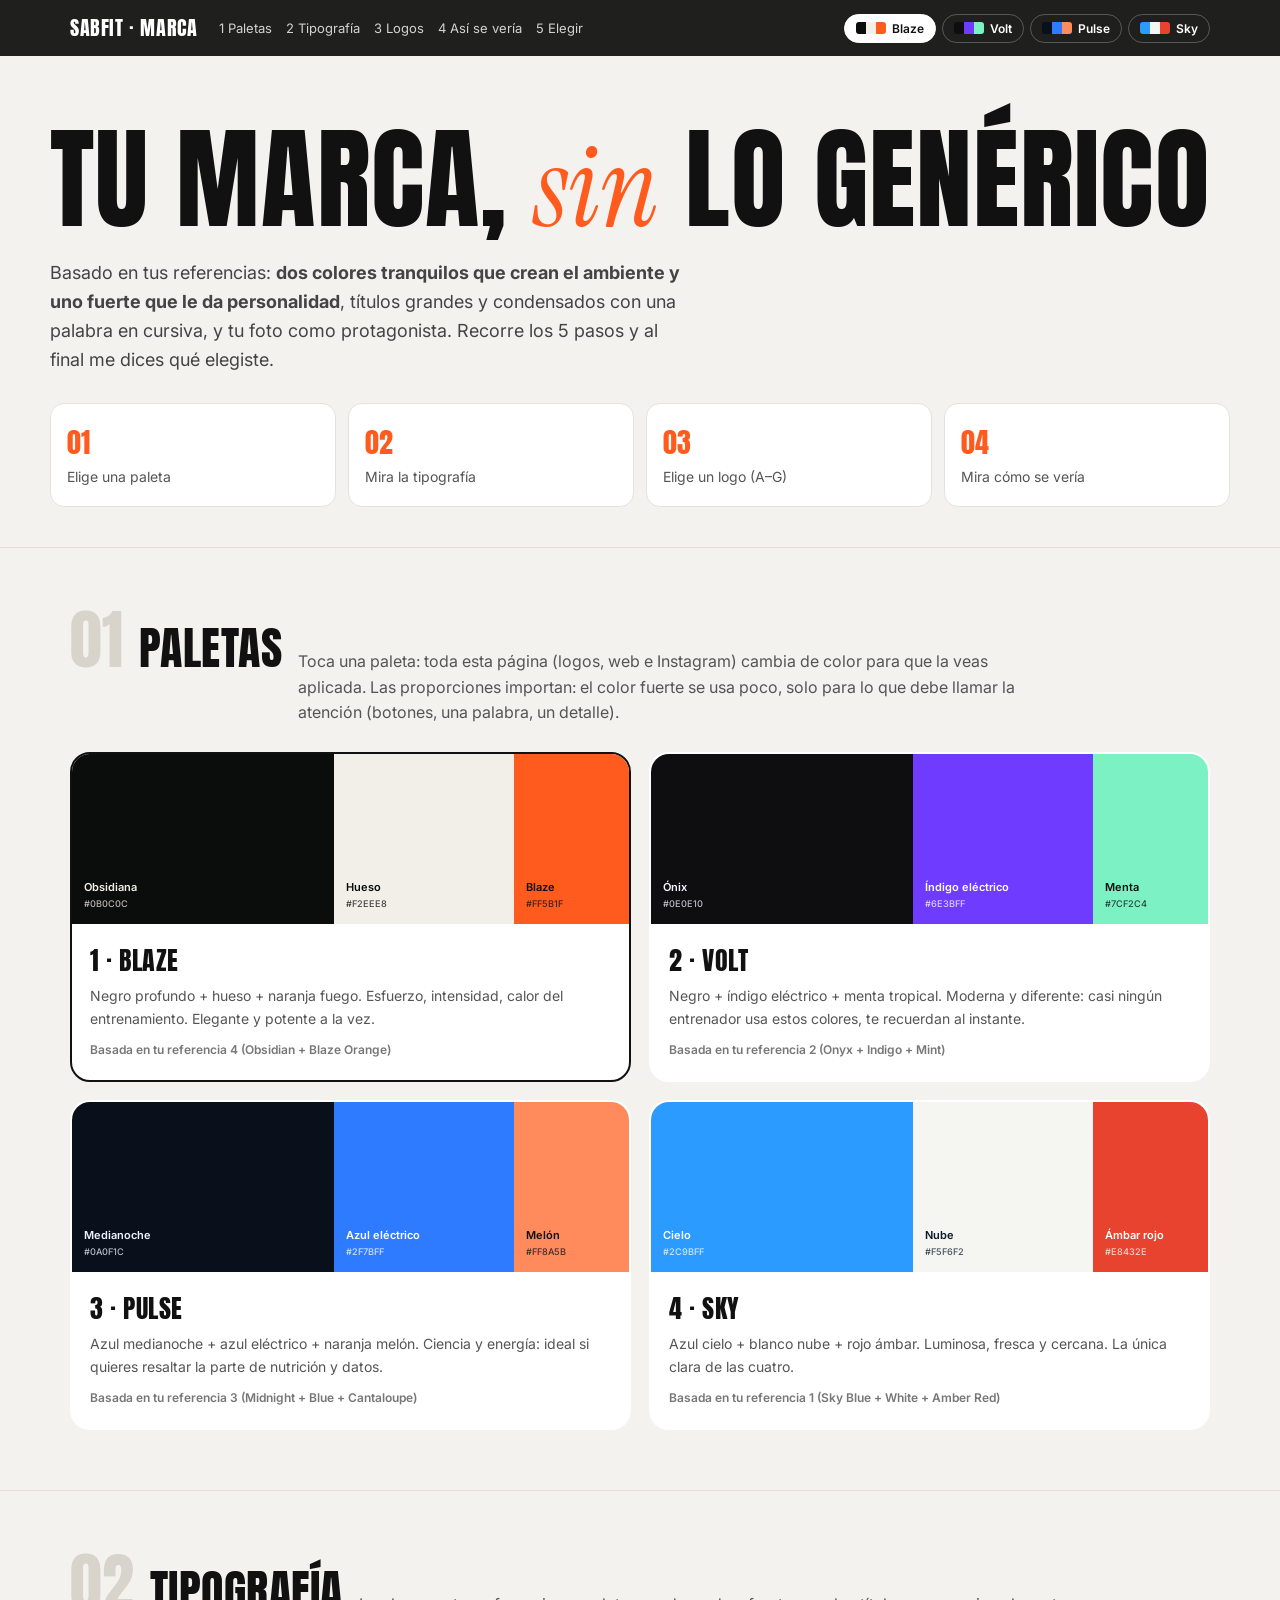
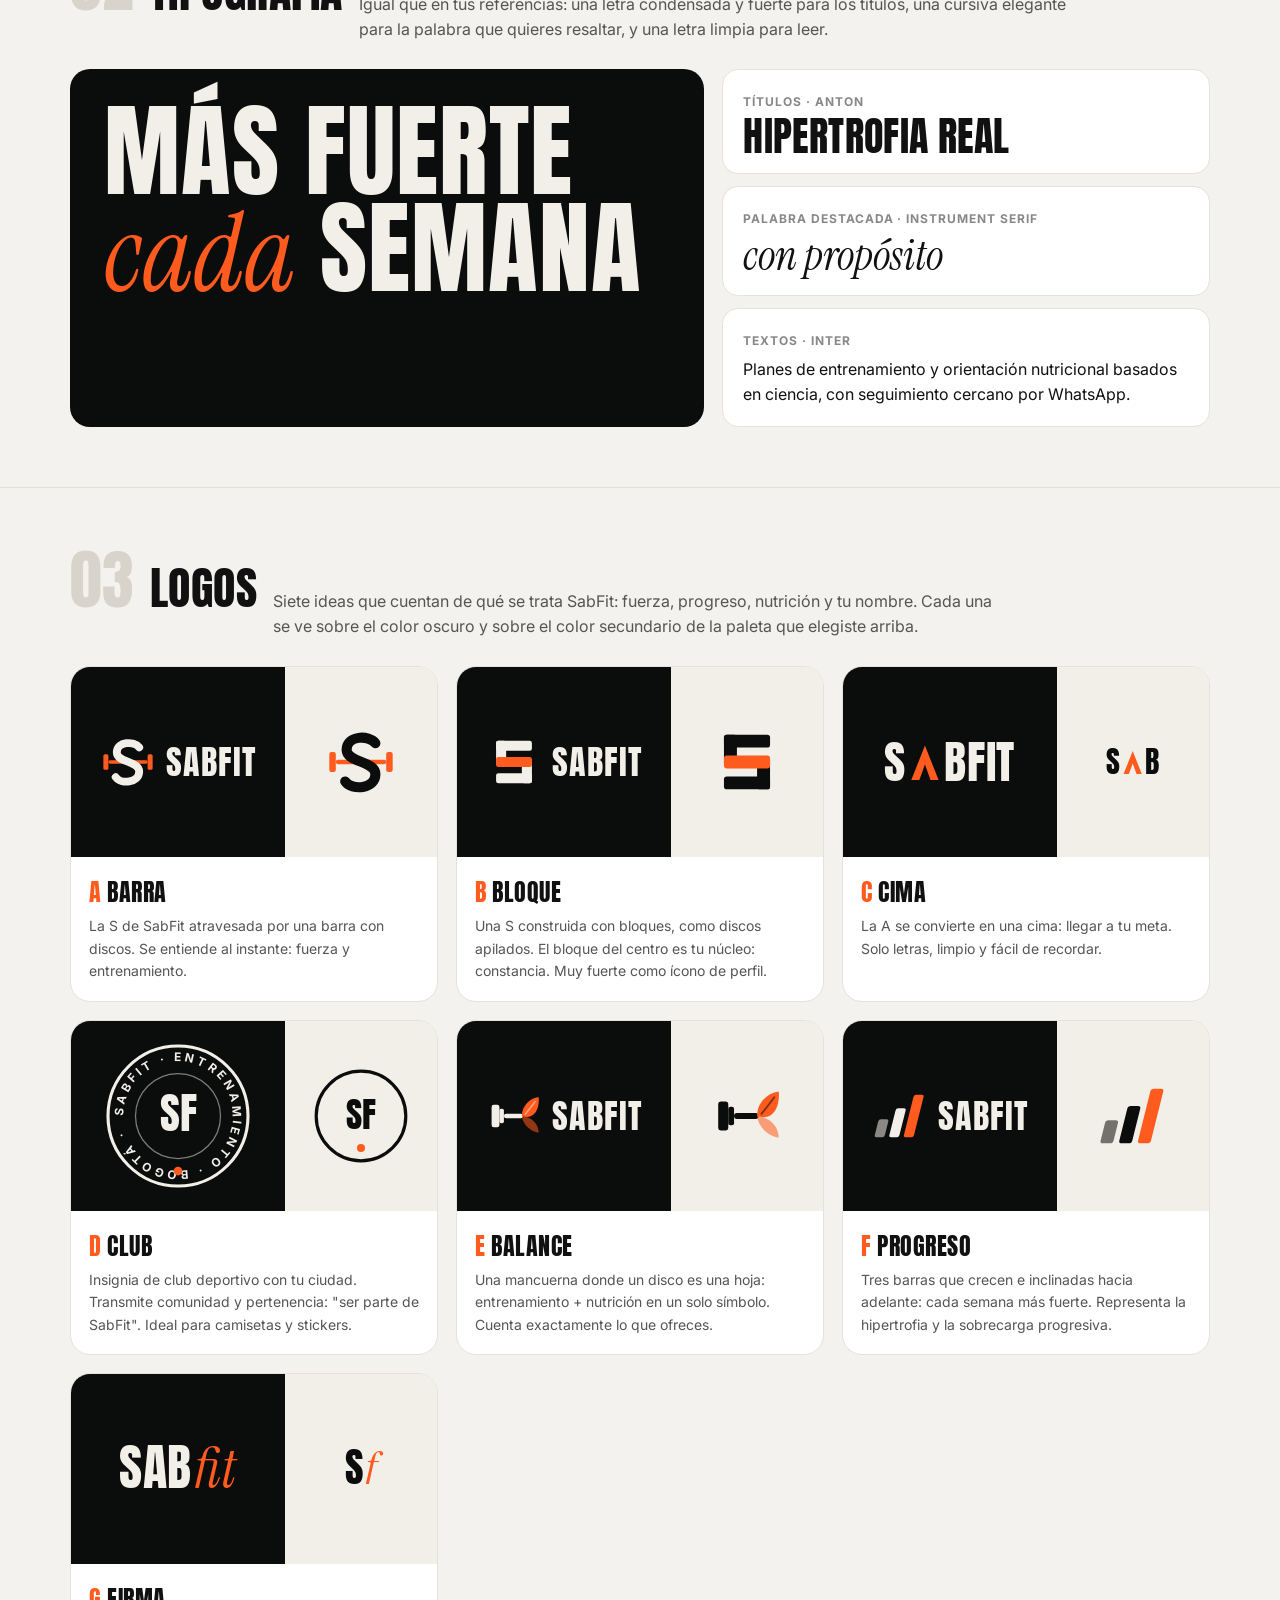
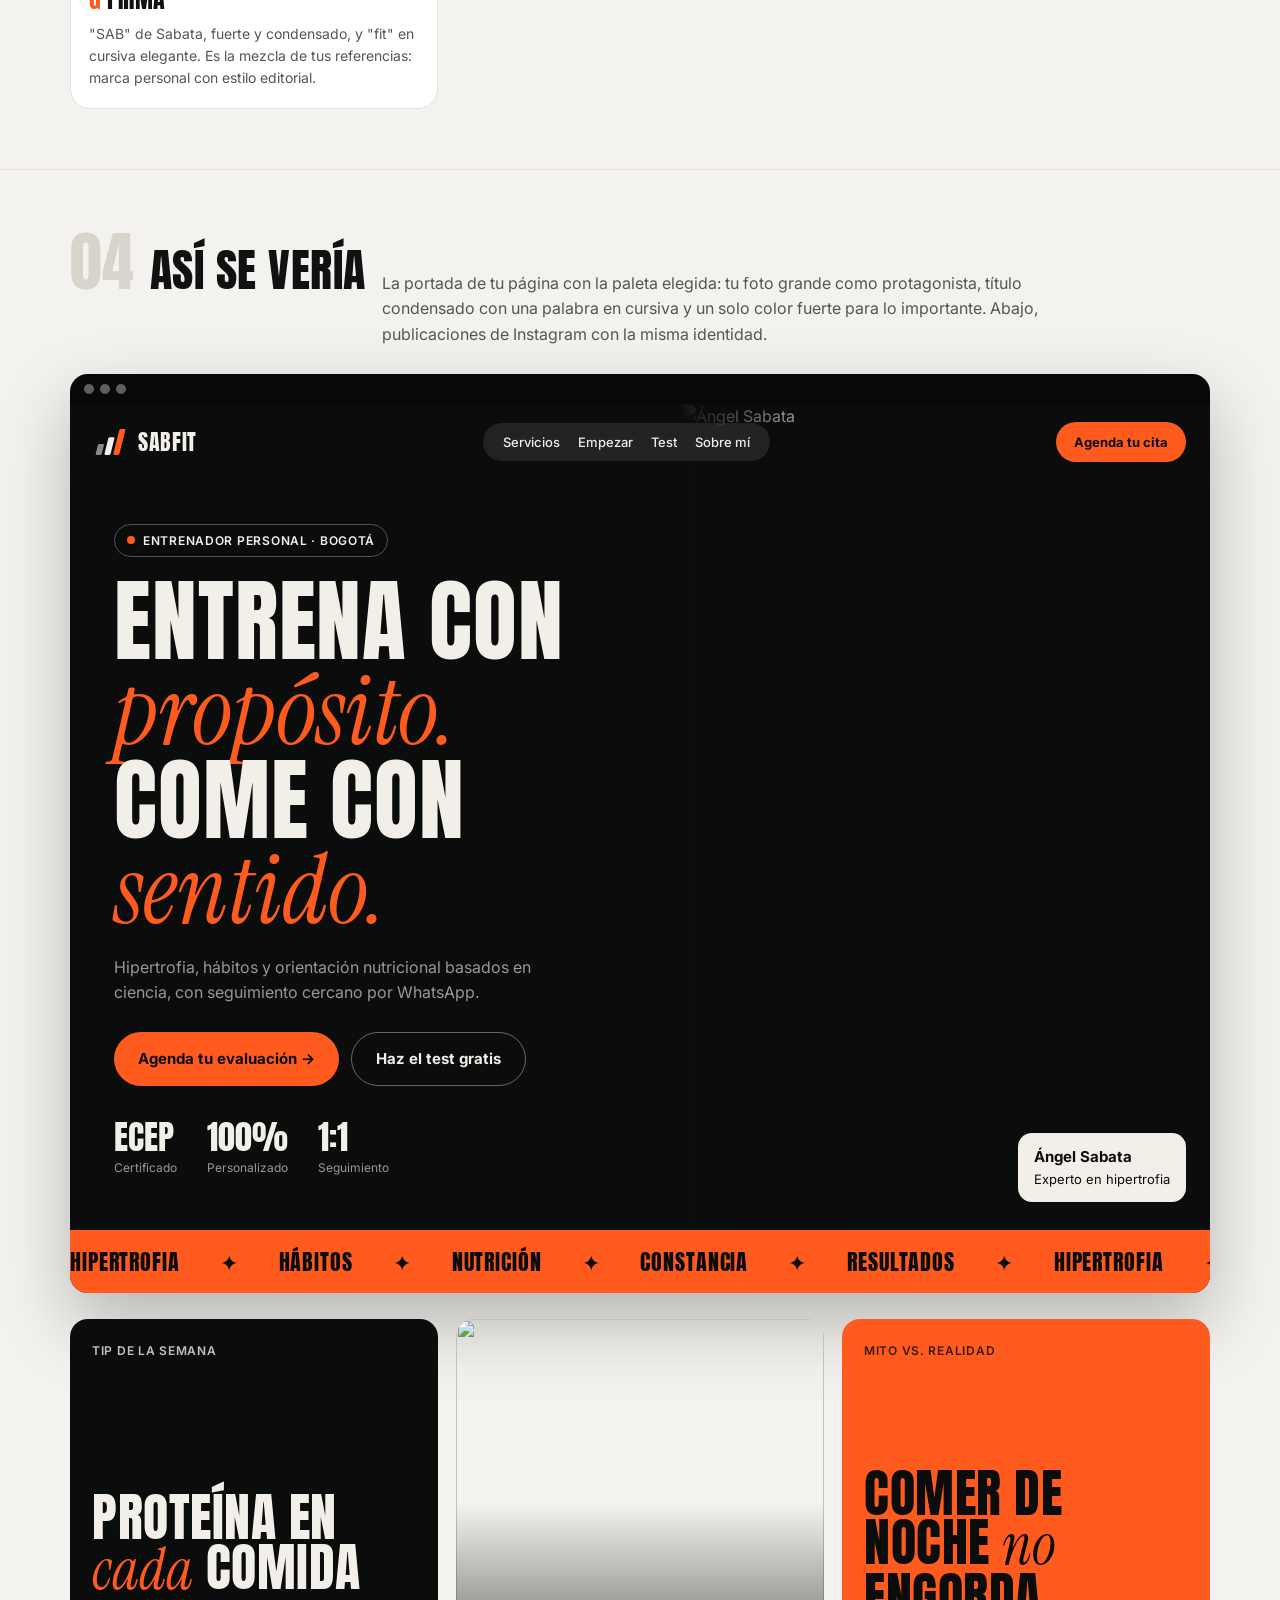
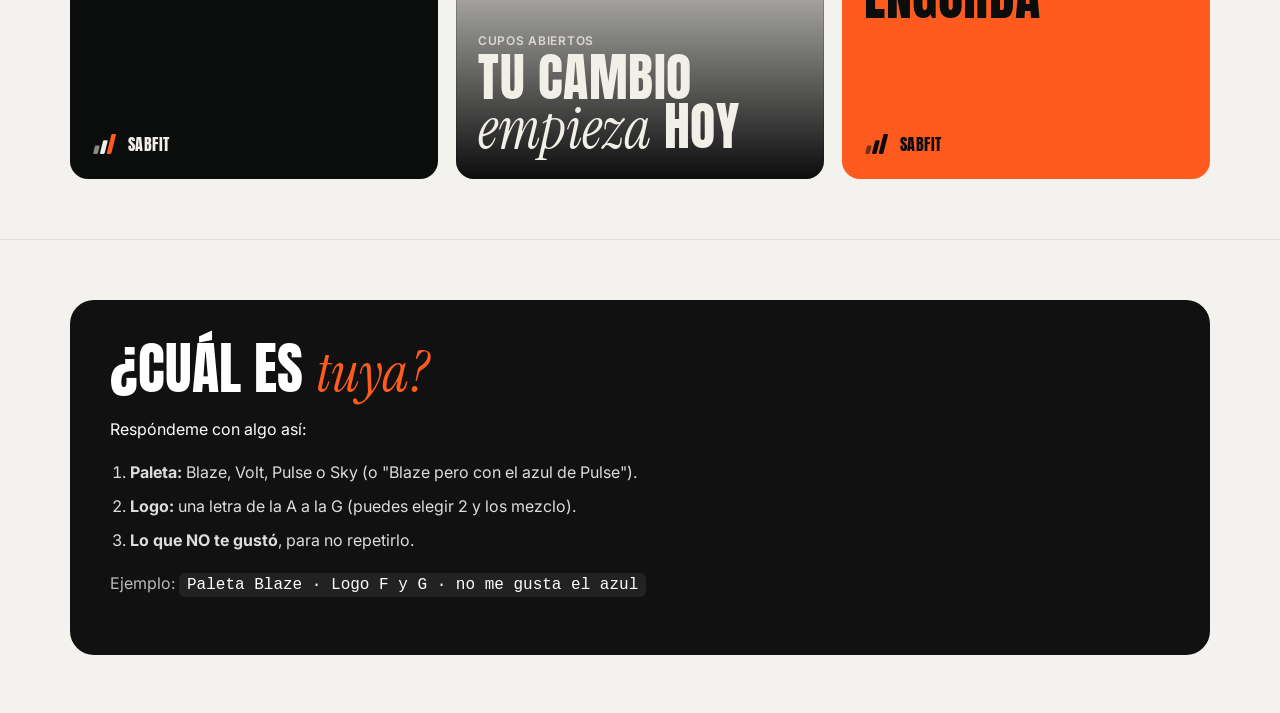
==== design/marca.html @ f21133fa "Tablero de marca: paletas, tipografía, 7 logos y aplicación en web e Instagram Co-Authored-By: Claud" ====
<!DOCTYPE html>
<html lang="es">
<head>
<meta charset="UTF-8">
<meta name="viewport" content="width=device-width, initial-scale=1.0">
<title>SabFit · Propuesta de marca</title>
<link rel="preconnect" href="https://fonts.googleapis.com">
<link rel="preconnect" href="https://fonts.gstatic.com" crossorigin>
<link href="https://fonts.googleapis.com/css2?family=Anton&family=Instrument+Serif:ital@0;1&family=Inter:wght@400;500;600;700&display=swap" rel="stylesheet">
<style>
/* Cada paleta = 2 colores tranquilos (bg, mid) + 1 color fuerte (loud) */
:root, [data-pal="blaze"] {
  --bg: #0b0c0c; --ink: #f2eee8; --mid: #f2eee8; --mid-ink: #0b0c0c;
  --loud: #ff5b1f; --on-loud: #0b0c0c; --soft: rgba(242, 238, 232, .62);
}
[data-pal="volt"] {
  --bg: #0e0e10; --ink: #f4f3ff; --mid: #6e3bff; --mid-ink: #ffffff;
  --loud: #7cf2c4; --on-loud: #0e0e10; --soft: rgba(244, 243, 255, .62);
}
[data-pal="pulse"] {
  --bg: #0a0f1c; --ink: #eef3ff; --mid: #2f7bff; --mid-ink: #ffffff;
  --loud: #ff8a5b; --on-loud: #0a0f1c; --soft: rgba(238, 243, 255, .62);
}
[data-pal="sky"] {
  --bg: #2c9bff; --ink: #ffffff; --mid: #f5f6f2; --mid-ink: #0b1b2b;
  --loud: #e8432e; --on-loud: #ffffff; --soft: rgba(255, 255, 255, .78);
  --em: #0b1b2b;
}

* { box-sizing: border-box; }
html { scroll-behavior: smooth; scroll-padding-top: 90px; }
body { margin: 0; font: 400 16px/1.6 Inter, system-ui, sans-serif; color: #111; background: #f4f2ee; }
img { max-width: 100%; display: block; }
.wrap { max-width: 1180px; margin: 0 auto; padding: 0 20px; }
.display { font-family: Anton, Impact, sans-serif; text-transform: uppercase; letter-spacing: .01em; line-height: .95; font-weight: 400; }
.serif { font-family: "Instrument Serif", Georgia, serif; font-style: italic; text-transform: none; letter-spacing: 0; font-weight: 400; }

/* Barra superior: índice + selector de paleta */
.topbar { position: sticky; top: 0; z-index: 50; background: rgba(17, 17, 17, .94); color: #fff; backdrop-filter: blur(10px); }
.topbar .wrap { display: flex; flex-wrap: wrap; align-items: center; gap: 10px 22px; padding-top: 12px; padding-bottom: 12px; }
.topbar__brand { font-family: Anton, sans-serif; font-size: 20px; letter-spacing: .03em; }
.topbar nav { display: flex; gap: 14px; flex-wrap: wrap; font-size: 13px; opacity: .8; }
.topbar nav a { color: inherit; text-decoration: none; }
.topbar nav a:hover { opacity: 1; text-decoration: underline; }
.pals { display: flex; gap: 6px; margin-left: auto; flex-wrap: wrap; }
.pals button { display: inline-flex; align-items: center; gap: 6px; padding: 6px 11px; border-radius: 999px; border: 1.5px solid rgba(255,255,255,.25); background: none; color: #fff; font: 600 12px Inter, sans-serif; cursor: pointer; }
.pals button[aria-pressed="true"] { background: #fff; color: #111; border-color: #fff; }
.pals i { display: inline-flex; width: 30px; height: 12px; border-radius: 3px; overflow: hidden; }
.pals i b { flex: 1; }

/* Intro */
.intro { padding: 70px 0 40px; }
.intro h1 { font-size: clamp(48px, 9vw, 112px); margin: 0 0 12px; color: #111; }
.intro h1 .serif { color: #ff5b1f; }
.intro p { max-width: 640px; font-size: 18px; color: #444; }
.steps { display: grid; grid-template-columns: repeat(4, 1fr); gap: 12px; margin-top: 28px; }
.steps a { display: block; padding: 16px; border-radius: 14px; background: #fff; text-decoration: none; color: #111; border: 1px solid #e6e2db; }
.steps a b { display: block; font-family: Anton, sans-serif; font-size: 28px; font-weight: 400; color: #ff5b1f; }
.steps a span { font-size: 14px; color: #555; }

section.block { padding: 60px 0; border-top: 1px solid #e3dfd8; }
.block__head { display: flex; align-items: baseline; gap: 16px; margin-bottom: 26px; flex-wrap: wrap; }
.block__num { font-family: Anton, sans-serif; font-size: 64px; line-height: 1; color: #d8d3cb; }
.block__head h2 { font-family: Anton, sans-serif; font-weight: 400; text-transform: uppercase; font-size: clamp(30px, 4.5vw, 46px); margin: 0; letter-spacing: .01em; }
.block__head p { flex-basis: 100%; margin: 4px 0 0; color: #555; max-width: 720px; }

/* 1 · Paletas */
.palgrid { display: grid; grid-template-columns: repeat(2, 1fr); gap: 18px; }
.pal { border-radius: 20px; overflow: hidden; background: #fff; border: 2px solid transparent; cursor: pointer; transition: transform .2s, border-color .2s; text-align: left; padding: 0; font: inherit; color: inherit; }
.pal:hover { transform: translateY(-3px); }
.pal[aria-pressed="true"] { border-color: #111; }
.pal__sw { display: grid; grid-template-columns: 1.6fr 1.1fr .7fr; height: 170px; }
.pal__sw div { padding: 12px; display: flex; flex-direction: column; justify-content: flex-end; font-size: 11px; font-weight: 600; }
.pal__sw small { display: block; opacity: .75; font-weight: 500; }
.pal__body { padding: 16px 18px 18px; }
.pal__body h3 { margin: 0; font-family: Anton, sans-serif; font-weight: 400; font-size: 26px; text-transform: uppercase; letter-spacing: .02em; }
.pal__body p { margin: 4px 0 0; color: #555; font-size: 14px; }
.pal__ref { display: inline-block; margin-top: 10px; font-size: 12px; font-weight: 600; color: #777; }

/* 2 · Tipografía */
.type { display: grid; grid-template-columns: 1.3fr 1fr; gap: 18px; }
.type__card { background: var(--bg); color: var(--ink); border-radius: 20px; padding: 34px; }
.type__card .display { font-size: clamp(54px, 8vw, 104px); }
.type__card .display .serif { color: var(--em, var(--loud)); font-size: 1.05em; }
.type__list { display: grid; gap: 12px; }
.type__row { background: #fff; border-radius: 16px; padding: 18px 20px; border: 1px solid #e6e2db; }
.type__row b { font-size: 12px; text-transform: uppercase; letter-spacing: .08em; color: #888; }
.type__row div { margin-top: 4px; }

/* 3 · Logos */
.logos { display: grid; grid-template-columns: repeat(auto-fill, minmax(330px, 1fr)); gap: 18px; }
.logo-card { background: #fff; border-radius: 20px; overflow: hidden; border: 1px solid #e6e2db; }
.logo-card__stage { display: grid; grid-template-columns: 1.4fr 1fr; height: 190px; }
.logo-card__dark { background: var(--bg); color: var(--ink); display: grid; place-items: center; padding: 16px; }
.logo-card__light { background: var(--mid); color: var(--mid-ink); display: grid; place-items: center; padding: 16px; }
.logo-card__body { padding: 16px 18px 18px; }
.logo-card__body h3 { margin: 0; font-family: Anton, sans-serif; font-weight: 400; font-size: 24px; text-transform: uppercase; letter-spacing: .02em; }
.logo-card__body h3 span { color: #ff5b1f; margin-right: 6px; }
.logo-card__body p { margin: 4px 0 0; font-size: 14px; color: #555; }
.lockup { display: flex; align-items: center; gap: 10px; }
.lockup svg { width: 56px; height: 56px; flex-shrink: 0; }
.lockup .word { font-family: Anton, sans-serif; font-size: 34px; letter-spacing: .03em; line-height: 1; }
.icon-only svg { width: 72px; height: 72px; }
.acc { color: var(--loud); }
.fill-acc { fill: var(--loud); }
.stroke-acc { stroke: var(--loud); }
.wm-cima { display: flex; align-items: flex-end; font-family: Anton, sans-serif; font-size: 46px; line-height: .8; letter-spacing: .02em; }
.wm-cima svg { width: .78em; height: .8em; margin: 0 .02em; }
.wm-firma { font-size: 50px; line-height: 1; display: flex; align-items: baseline; }
.wm-firma .display { font-size: 1em; }
.wm-firma .serif { font-size: 1.12em; color: var(--em, var(--loud)); margin-left: .04em; }
.wm-small { font-size: 30px !important; }

/* 4 · Así se vería */
.mock { border-radius: 18px; overflow: hidden; box-shadow: 0 30px 70px rgba(0,0,0,.25); background: var(--bg); color: var(--ink); }
.mock__bar { display: flex; gap: 6px; padding: 10px 14px; background: rgba(0,0,0,.35); }
.mock__bar i { width: 10px; height: 10px; border-radius: 50%; background: rgba(255,255,255,.35); }
.hero { position: relative; min-height: 600px; display: grid; grid-template-columns: 1.15fr 1fr; overflow: hidden; }
.hero__nav { position: absolute; z-index: 3; top: 18px; left: 24px; right: 24px; display: flex; align-items: center; justify-content: space-between; gap: 12px; }
.hero__nav .lockup svg { width: 34px; height: 34px; }
.hero__nav .lockup .word { font-size: 22px; }
.hero__links { display: flex; gap: 18px; padding: 9px 20px; border-radius: 999px; background: color-mix(in srgb, var(--ink) 10%, transparent); font-size: 13px; font-weight: 500; backdrop-filter: blur(8px); }
.hero__cta { padding: 10px 18px; border-radius: 999px; background: var(--loud); color: var(--on-loud); font-size: 13px; font-weight: 700; }
.hero__text { position: relative; z-index: 2; padding: 120px 0 50px 44px; display: flex; flex-direction: column; justify-content: center; }
.hero__tag { display: inline-flex; align-self: flex-start; gap: 8px; align-items: center; padding: 6px 12px; border-radius: 999px; border: 1px solid color-mix(in srgb, var(--ink) 30%, transparent); font-size: 12px; font-weight: 600; letter-spacing: .06em; text-transform: uppercase; }
.hero__tag i { width: 8px; height: 8px; border-radius: 50%; background: var(--loud); }
.hero h3 { font-size: clamp(54px, 7vw, 100px); margin: 22px 0 18px; }
.hero h3 .serif { color: var(--em, var(--loud)); font-size: 1.08em; }
.hero p { color: var(--soft); max-width: 430px; margin: 0 0 26px; }
.hero__btns { display: flex; gap: 12px; flex-wrap: wrap; }
.btn { display: inline-flex; align-items: center; gap: 8px; padding: 14px 24px; border-radius: 999px; font-weight: 700; font-size: 15px; }
.btn--loud { background: var(--loud); color: var(--on-loud); }
.btn--line { border: 1.5px solid color-mix(in srgb, var(--ink) 40%, transparent); }
.hero__stats { display: flex; gap: 30px; margin-top: 34px; }
.hero__stats b { display: block; font-family: Anton, sans-serif; font-weight: 400; font-size: 34px; line-height: 1; }
.hero__stats span { font-size: 12px; color: var(--soft); }
.hero__photo { position: relative; }
.hero__photo img { position: absolute; inset: 0; width: 100%; height: 100%; object-fit: cover; object-position: center 20%; }
.hero__photo::after { content: ""; position: absolute; inset: 0; background: linear-gradient(90deg, var(--bg) 0%, transparent 35%), linear-gradient(0deg, color-mix(in srgb, var(--bg) 60%, transparent), transparent 40%); }
.hero__badge { position: absolute; z-index: 2; right: 24px; bottom: 28px; padding: 12px 16px; border-radius: 14px; background: var(--mid); color: var(--mid-ink); font-size: 13px; }
.hero__badge b { display: block; font-size: 15px; }
.hero__ribbon { display: flex; gap: 40px; white-space: nowrap; padding: 14px 0; background: var(--loud); color: var(--on-loud); font-family: Anton, sans-serif; font-size: 22px; letter-spacing: .04em; text-transform: uppercase; overflow: hidden; }
.hero__ribbon span::after { content: "✦"; margin-left: 40px; }

.posts { display: grid; grid-template-columns: repeat(3, 1fr); gap: 18px; margin-top: 26px; }
.post { aspect-ratio: 4 / 5; border-radius: 18px; overflow: hidden; position: relative; padding: 22px; display: flex; flex-direction: column; justify-content: space-between; }
.post--a { background: var(--bg); color: var(--ink); }
.post--b { background: var(--mid); color: var(--mid-ink); }
.post--c { background: var(--loud); color: var(--on-loud); }
.post--c .lockup { --loud: var(--on-loud); }
.post .display { font-size: clamp(34px, 4.4vw, 52px); }
.post .serif { font-size: 1.1em; }
.post--a .serif, .post--b .serif { color: var(--em, var(--loud)); }
.post small { font-size: 12px; font-weight: 600; letter-spacing: .06em; text-transform: uppercase; opacity: .8; }
.post .lockup svg { width: 26px; height: 26px; }
.post .lockup .word { font-size: 16px; }
.post--photo { padding: 0; }
.post--photo img { position: absolute; inset: 0; width: 100%; height: 100%; object-fit: cover; object-position: center 20%; }
.post--photo::after { content: ""; position: absolute; inset: 0; background: linear-gradient(0deg, var(--bg), transparent 60%); }
.post--photo .post__in { position: relative; z-index: 2; margin-top: auto; padding: 22px; color: var(--ink); }

/* 5 · Elegir */
.choose { background: #111; color: #fff; border-radius: 24px; padding: 40px; }
.choose h2 { font-family: Anton, sans-serif; font-weight: 400; text-transform: uppercase; font-size: clamp(34px, 5vw, 56px); margin: 0 0 10px; line-height: 1; }
.choose h2 .serif { color: #ff5b1f; }
.choose ol { margin: 18px 0 0; padding-left: 20px; display: grid; gap: 8px; color: #ddd; }
.choose code { background: #222; padding: 3px 8px; border-radius: 6px; color: #fff; }

@media (max-width: 860px) {
  .steps { grid-template-columns: repeat(2, 1fr); }
  .palgrid, .type { grid-template-columns: 1fr; }
  .hero { grid-template-columns: 1fr; min-height: 0; }
  .hero__photo { height: 420px; order: -1; }
  .hero__photo::after { background: linear-gradient(0deg, var(--bg) 0%, transparent 50%); }
  .hero__text { padding: 10px 22px 34px; }
  .hero__links { display: none; }
  .posts { grid-template-columns: 1fr; max-width: 380px; }
  .pals { margin-left: 0; }
}
</style>
</head>
<body data-pal="blaze">

<!-- Íconos de logo (se reutilizan en todo el documento) -->
<svg width="0" height="0" style="position:absolute" aria-hidden="true">
  <!-- A · Barra: la S cruzada por una barra con discos -->
  <symbol id="lg-barra" viewBox="0 0 100 100">
    <g class="fill-acc"><rect x="6" y="36" width="9" height="28" rx="3"/><rect x="85" y="36" width="9" height="28" rx="3"/><rect x="15" y="47" width="70" height="6" rx="3"/></g>
    <path d="M70 24 C61 12 30 13 30 33 C30 51 70 48 70 67 C70 88 37 90 28 77" fill="none" stroke="currentColor" stroke-width="14" stroke-linecap="round"/>
  </symbol>
  <!-- B · Bloque: S construida con bloques, como discos apilados -->
  <symbol id="lg-bloque" viewBox="0 0 100 100">
    <g fill="currentColor"><rect x="18" y="12" width="64" height="18" rx="4"/><rect x="18" y="12" width="18" height="44" rx="4"/><rect x="64" y="44" width="18" height="44" rx="4"/><rect x="18" y="70" width="64" height="18" rx="4"/></g>
    <rect class="fill-acc" x="18" y="41" width="64" height="18" rx="4"/>
  </symbol>
  <!-- C · Cima: triángulo que reemplaza la A -->
  <symbol id="lg-cima" viewBox="0 0 80 100"><path class="fill-acc" d="M40 4 L78 100 H56 L40 56 L24 100 H2 Z"/></symbol>
  <!-- E · Balance: mancuerna con un disco en forma de hoja -->
  <symbol id="lg-balance" viewBox="0 0 100 100">
    <g fill="currentColor"><rect x="10" y="30" width="14" height="40" rx="4"/><rect x="24" y="37" width="8" height="26" rx="3"/><rect x="32" y="46" width="34" height="8" rx="4"/></g>
    <path class="fill-acc" d="M64 50 C64 30 80 18 94 16 C96 34 88 58 64 50 Z"/>
    <path d="M70 47 C76 40 82 32 88 24" fill="none" stroke="currentColor" stroke-width="2.5" stroke-linecap="round" opacity=".55"/>
    <path class="fill-acc" d="M64 50 C66 66 80 78 94 80 C94 66 84 52 64 50 Z" opacity=".55"/>
  </symbol>
  <!-- F · Progreso: tres barras inclinadas que crecen (semana a semana) -->
  <symbol id="lg-progreso" viewBox="0 0 100 100">
    <g transform="skewX(-14) translate(14 0)">
      <rect x="12" y="56" width="18" height="32" rx="4" fill="currentColor" opacity=".55"/>
      <rect x="38" y="36" width="18" height="52" rx="4" fill="currentColor"/>
      <rect class="fill-acc" x="64" y="12" width="18" height="76" rx="4"/>
    </g>
  </symbol>
</svg>

<header class="topbar">
  <div class="wrap">
    <span class="topbar__brand">SABFIT · MARCA</span>
    <nav aria-label="Índice">
      <a href="#paletas">1 Paletas</a><a href="#tipografia">2 Tipografía</a><a href="#logos">3 Logos</a><a href="#aplicacion">4 Así se vería</a><a href="#elegir">5 Elegir</a>
    </nav>
    <div class="pals" role="group" aria-label="Probar paleta">
      <button type="button" data-set="blaze"><i><b style="background:#0b0c0c"></b><b style="background:#f2eee8"></b><b style="background:#ff5b1f"></b></i>Blaze</button>
      <button type="button" data-set="volt"><i><b style="background:#0e0e10"></b><b style="background:#6e3bff"></b><b style="background:#7cf2c4"></b></i>Volt</button>
      <button type="button" data-set="pulse"><i><b style="background:#0a0f1c"></b><b style="background:#2f7bff"></b><b style="background:#ff8a5b"></b></i>Pulse</button>
      <button type="button" data-set="sky"><i><b style="background:#2c9bff"></b><b style="background:#f5f6f2"></b><b style="background:#e8432e"></b></i>Sky</button>
    </div>
  </div>
</header>

<main>
  <div class="wrap intro">
    <h1 class="display">Tu marca, <span class="serif">sin</span> lo genérico</h1>
    <p>Basado en tus referencias: <strong>dos colores tranquilos que crean el ambiente y uno fuerte que le da personalidad</strong>, títulos grandes y condensados con una palabra en cursiva, y tu foto como protagonista. Recorre los 5 pasos y al final me dices qué elegiste.</p>
    <div class="steps">
      <a href="#paletas"><b>01</b><span>Elige una paleta</span></a>
      <a href="#tipografia"><b>02</b><span>Mira la tipografía</span></a>
      <a href="#logos"><b>03</b><span>Elige un logo (A–G)</span></a>
      <a href="#aplicacion"><b>04</b><span>Mira cómo se vería</span></a>
    </div>
  </div>

  <!-- 1 · PALETAS -->
  <section class="block" id="paletas">
    <div class="wrap">
      <div class="block__head"><span class="block__num">01</span><h2>Paletas</h2>
        <p>Toca una paleta: toda esta página (logos, web e Instagram) cambia de color para que la veas aplicada. Las proporciones importan: el color fuerte se usa poco, solo para lo que debe llamar la atención (botones, una palabra, un detalle).</p></div>
      <div class="palgrid">
        <button type="button" class="pal" data-set="blaze">
          <div class="pal__sw"><div style="background:#0b0c0c;color:#f2eee8">Obsidiana<small>#0B0C0C</small></div><div style="background:#f2eee8;color:#0b0c0c">Hueso<small>#F2EEE8</small></div><div style="background:#ff5b1f;color:#0b0c0c">Blaze<small>#FF5B1F</small></div></div>
          <div class="pal__body"><h3>1 · Blaze</h3><p>Negro profundo + hueso + naranja fuego. Esfuerzo, intensidad, calor del entrenamiento. Elegante y potente a la vez.</p><span class="pal__ref">Basada en tu referencia 4 (Obsidian + Blaze Orange)</span></div>
        </button>
        <button type="button" class="pal" data-set="volt">
          <div class="pal__sw"><div style="background:#0e0e10;color:#f4f3ff">Ónix<small>#0E0E10</small></div><div style="background:#6e3bff;color:#fff">Índigo eléctrico<small>#6E3BFF</small></div><div style="background:#7cf2c4;color:#0e0e10">Menta<small>#7CF2C4</small></div></div>
          <div class="pal__body"><h3>2 · Volt</h3><p>Negro + índigo eléctrico + menta tropical. Moderna y diferente: casi ningún entrenador usa estos colores, te recuerdan al instante.</p><span class="pal__ref">Basada en tu referencia 2 (Onyx + Indigo + Mint)</span></div>
        </button>
        <button type="button" class="pal" data-set="pulse">
          <div class="pal__sw"><div style="background:#0a0f1c;color:#eef3ff">Medianoche<small>#0A0F1C</small></div><div style="background:#2f7bff;color:#fff">Azul eléctrico<small>#2F7BFF</small></div><div style="background:#ff8a5b;color:#0a0f1c">Melón<small>#FF8A5B</small></div></div>
          <div class="pal__body"><h3>3 · Pulse</h3><p>Azul medianoche + azul eléctrico + naranja melón. Ciencia y energía: ideal si quieres resaltar la parte de nutrición y datos.</p><span class="pal__ref">Basada en tu referencia 3 (Midnight + Blue + Cantaloupe)</span></div>
        </button>
        <button type="button" class="pal" data-set="sky">
          <div class="pal__sw"><div style="background:#2c9bff;color:#fff">Cielo<small>#2C9BFF</small></div><div style="background:#f5f6f2;color:#0b1b2b">Nube<small>#F5F6F2</small></div><div style="background:#e8432e;color:#fff">Ámbar rojo<small>#E8432E</small></div></div>
          <div class="pal__body"><h3>4 · Sky</h3><p>Azul cielo + blanco nube + rojo ámbar. Luminosa, fresca y cercana. La única clara de las cuatro.</p><span class="pal__ref">Basada en tu referencia 1 (Sky Blue + White + Amber Red)</span></div>
        </button>
      </div>
    </div>
  </section>

  <!-- 2 · TIPOGRAFÍA -->
  <section class="block" id="tipografia">
    <div class="wrap">
      <div class="block__head"><span class="block__num">02</span><h2>Tipografía</h2>
        <p>Igual que en tus referencias: una letra condensada y fuerte para los títulos, una cursiva elegante para la palabra que quieres resaltar, y una letra limpia para leer.</p></div>
      <div class="type">
        <div class="type__card"><div class="display">Más fuerte <span class="serif">cada</span> semana</div></div>
        <div class="type__list">
          <div class="type__row"><b>Títulos · Anton</b><div class="display" style="font-size:40px">HIPERTROFIA REAL</div></div>
          <div class="type__row"><b>Palabra destacada · Instrument Serif</b><div class="serif" style="font-size:42px;line-height:1">con propósito</div></div>
          <div class="type__row"><b>Textos · Inter</b><div>Planes de entrenamiento y orientación nutricional basados en ciencia, con seguimiento cercano por WhatsApp.</div></div>
        </div>
      </div>
    </div>
  </section>

  <!-- 3 · LOGOS -->
  <section class="block" id="logos">
    <div class="wrap">
      <div class="block__head"><span class="block__num">03</span><h2>Logos</h2>
        <p>Siete ideas que cuentan de qué se trata SabFit: fuerza, progreso, nutrición y tu nombre. Cada una se ve sobre el color oscuro y sobre el color secundario de la paleta que elegiste arriba.</p></div>
      <div class="logos">
        <article class="logo-card">
          <div class="logo-card__stage">
            <div class="logo-card__dark"><div class="lockup"><svg><use href="#lg-barra"/></svg><span class="word">SABFIT</span></div></div>
            <div class="logo-card__light icon-only"><svg><use href="#lg-barra"/></svg></div>
          </div>
          <div class="logo-card__body"><h3><span>A</span>Barra</h3><p>La S de SabFit atravesada por una barra con discos. Se entiende al instante: fuerza y entrenamiento.</p></div>
        </article>
        <article class="logo-card">
          <div class="logo-card__stage">
            <div class="logo-card__dark"><div class="lockup"><svg><use href="#lg-bloque"/></svg><span class="word">SABFIT</span></div></div>
            <div class="logo-card__light icon-only"><svg><use href="#lg-bloque"/></svg></div>
          </div>
          <div class="logo-card__body"><h3><span>B</span>Bloque</h3><p>Una S construida con bloques, como discos apilados. El bloque del centro es tu núcleo: constancia. Muy fuerte como ícono de perfil.</p></div>
        </article>
        <article class="logo-card">
          <div class="logo-card__stage">
            <div class="logo-card__dark"><div class="wm-cima">S<svg><use href="#lg-cima"/></svg>BFIT</div></div>
            <div class="logo-card__light"><div class="wm-cima wm-small" style="font-size:30px">S<svg><use href="#lg-cima"/></svg>B</div></div>
          </div>
          <div class="logo-card__body"><h3><span>C</span>Cima</h3><p>La A se convierte en una cima: llegar a tu meta. Solo letras, limpio y fácil de recordar.</p></div>
        </article>
        <article class="logo-card">
          <div class="logo-card__stage">
            <div class="logo-card__dark">
              <svg viewBox="0 0 120 120" width="150" height="150" aria-label="Insignia SabFit">
                <defs><path id="ring" d="M60 60 m-44 0 a44 44 0 1 1 88 0 a44 44 0 1 1 -88 0"/></defs>
                <circle cx="60" cy="60" r="56" fill="none" stroke="currentColor" stroke-width="2.5"/>
                <circle cx="60" cy="60" r="34" fill="none" stroke="currentColor" stroke-width="1" opacity=".5"/>
                <text font-family="Inter, sans-serif" font-weight="700" font-size="9.5" letter-spacing="2.6" fill="currentColor"><textPath href="#ring">SABFIT · ENTRENAMIENTO · BOGOTÁ ·</textPath></text>
                <text x="60" y="72" text-anchor="middle" font-family="Anton, sans-serif" font-size="34" fill="currentColor">SF</text>
                <circle class="fill-acc" cx="60" cy="104" r="3.5"/>
              </svg>
            </div>
            <div class="logo-card__light"><svg viewBox="0 0 120 120" width="96" height="96"><circle cx="60" cy="60" r="56" fill="none" stroke="currentColor" stroke-width="4"/><text x="60" y="76" text-anchor="middle" font-family="Anton, sans-serif" font-size="44" fill="currentColor">SF</text><circle class="fill-acc" cx="60" cy="100" r="5"/></svg></div>
          </div>
          <div class="logo-card__body"><h3><span>D</span>Club</h3><p>Insignia de club deportivo con tu ciudad. Transmite comunidad y pertenencia: "ser parte de SabFit". Ideal para camisetas y stickers.</p></div>
        </article>
        <article class="logo-card">
          <div class="logo-card__stage">
            <div class="logo-card__dark"><div class="lockup"><svg><use href="#lg-balance"/></svg><span class="word">SABFIT</span></div></div>
            <div class="logo-card__light icon-only"><svg><use href="#lg-balance"/></svg></div>
          </div>
          <div class="logo-card__body"><h3><span>E</span>Balance</h3><p>Una mancuerna donde un disco es una hoja: entrenamiento + nutrición en un solo símbolo. Cuenta exactamente lo que ofreces.</p></div>
        </article>
        <article class="logo-card">
          <div class="logo-card__stage">
            <div class="logo-card__dark"><div class="lockup"><svg><use href="#lg-progreso"/></svg><span class="word">SABFIT</span></div></div>
            <div class="logo-card__light icon-only"><svg><use href="#lg-progreso"/></svg></div>
          </div>
          <div class="logo-card__body"><h3><span>F</span>Progreso</h3><p>Tres barras que crecen e inclinadas hacia adelante: cada semana más fuerte. Representa la hipertrofia y la sobrecarga progresiva.</p></div>
        </article>
        <article class="logo-card">
          <div class="logo-card__stage">
            <div class="logo-card__dark"><div class="wm-firma"><span class="display">SAB</span><span class="serif">fit</span></div></div>
            <div class="logo-card__light"><div class="wm-firma" style="font-size:40px"><span class="display">S</span><span class="serif">f</span></div></div>
          </div>
          <div class="logo-card__body"><h3><span>G</span>Firma</h3><p>"SAB" de Sabata, fuerte y condensado, y "fit" en cursiva elegante. Es la mezcla de tus referencias: marca personal con estilo editorial.</p></div>
        </article>
      </div>
    </div>
  </section>

  <!-- 4 · APLICACIÓN -->
  <section class="block" id="aplicacion">
    <div class="wrap">
      <div class="block__head"><span class="block__num">04</span><h2>Así se vería</h2>
        <p>La portada de tu página con la paleta elegida: tu foto grande como protagonista, título condensado con una palabra en cursiva y un solo color fuerte para lo importante. Abajo, publicaciones de Instagram con la misma identidad.</p></div>
      <div class="mock">
        <div class="mock__bar"><i></i><i></i><i></i></div>
        <div class="hero">
          <div class="hero__nav">
            <div class="lockup"><svg><use href="#lg-progreso"/></svg><span class="word">SABFIT</span></div>
            <div class="hero__links"><span>Servicios</span><span>Empezar</span><span>Test</span><span>Sobre mí</span></div>
            <span class="hero__cta">Agenda tu cita</span>
          </div>
          <div class="hero__text">
            <span class="hero__tag"><i></i>Entrenador personal · Bogotá</span>
            <h3 class="display">Entrena con <span class="serif">propósito.</span><br>Come con <span class="serif">sentido.</span></h3>
            <p>Hipertrofia, hábitos y orientación nutricional basados en ciencia, con seguimiento cercano por WhatsApp.</p>
            <div class="hero__btns"><span class="btn btn--loud">Agenda tu evaluación →</span><span class="btn btn--line">Haz el test gratis</span></div>
            <div class="hero__stats"><div><b>ECEP</b><span>Certificado</span></div><div><b>100%</b><span>Personalizado</span></div><div><b>1:1</b><span>Seguimiento</span></div></div>
          </div>
          <div class="hero__photo">
            <img src="https://sabfit.online/wp-content/uploads/2026/10/c7890c43-269e-4a64-a608-14b0e40931cf-2.jpeg" alt="Ángel Sabata">
            <div class="hero__badge"><b>Ángel Sabata</b>Experto en hipertrofia</div>
          </div>
        </div>
        <div class="hero__ribbon"><span>Hipertrofia</span><span>Hábitos</span><span>Nutrición</span><span>Constancia</span><span>Resultados</span><span>Hipertrofia</span></div>
      </div>

      <div class="posts">
        <div class="post post--a">
          <small>Tip de la semana</small>
          <div class="display">Proteína en <span class="serif">cada</span> comida</div>
          <div class="lockup"><svg><use href="#lg-progreso"/></svg><span class="word">SABFIT</span></div>
        </div>
        <div class="post post--photo">
          <img src="https://sabfit.online/wp-content/uploads/2026/10/c7890c43-269e-4a64-a608-14b0e40931cf-2.jpeg" alt="">
          <div class="post__in"><small>Cupos abiertos</small><div class="display">Tu cambio <span class="serif">empieza</span> hoy</div></div>
        </div>
        <div class="post post--c">
          <small>Mito vs. realidad</small>
          <div class="display">Comer de noche <span class="serif">no</span> engorda</div>
          <div class="lockup"><svg><use href="#lg-progreso"/></svg><span class="word">SABFIT</span></div>
        </div>
      </div>
    </div>
  </section>

  <!-- 5 · ELEGIR -->
  <section class="block" id="elegir">
    <div class="wrap">
      <div class="choose">
        <h2>¿Cuál es <span class="serif">tuya?</span></h2>
        <p>Respóndeme con algo así:</p>
        <ol>
          <li><strong>Paleta:</strong> Blaze, Volt, Pulse o Sky (o "Blaze pero con el azul de Pulse").</li>
          <li><strong>Logo:</strong> una letra de la A a la G (puedes elegir 2 y los mezclo).</li>
          <li><strong>Lo que NO te gustó</strong>, para no repetirlo.</li>
        </ol>
        <p style="margin-top:18px;color:#bbb">Ejemplo: <code>Paleta Blaze · Logo F y G · no me gusta el azul</code></p>
      </div>
    </div>
  </section>
</main>

<script>
  (function () {
    var btns = document.querySelectorAll("[data-set]");
    function apply(p) {
      document.body.setAttribute("data-pal", p);
      btns.forEach(function (b) { b.setAttribute("aria-pressed", String(b.dataset.set === p)); });
    }
    btns.forEach(function (b) { b.addEventListener("click", function () { apply(b.dataset.set); }); });
    apply(new URLSearchParams(location.search).get("paleta") || "blaze");
  })();
</script>
</body>
</html>
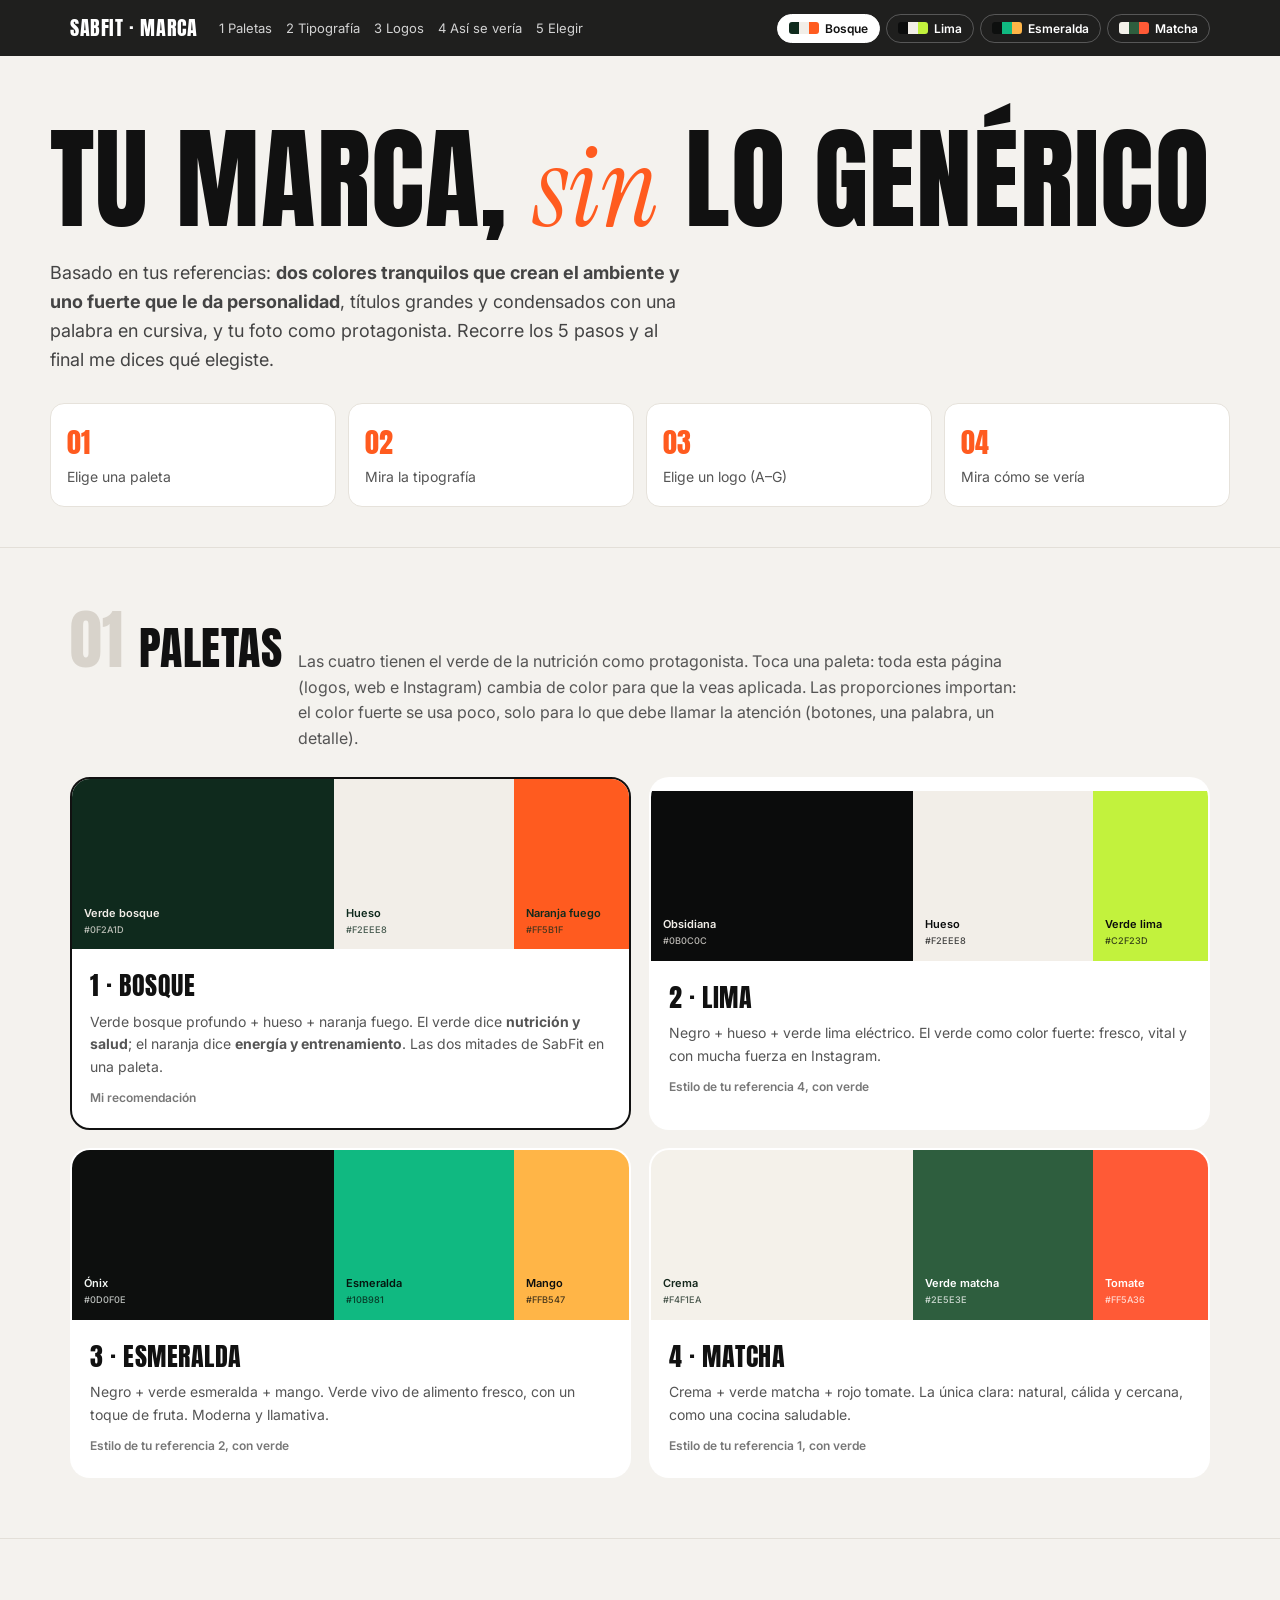
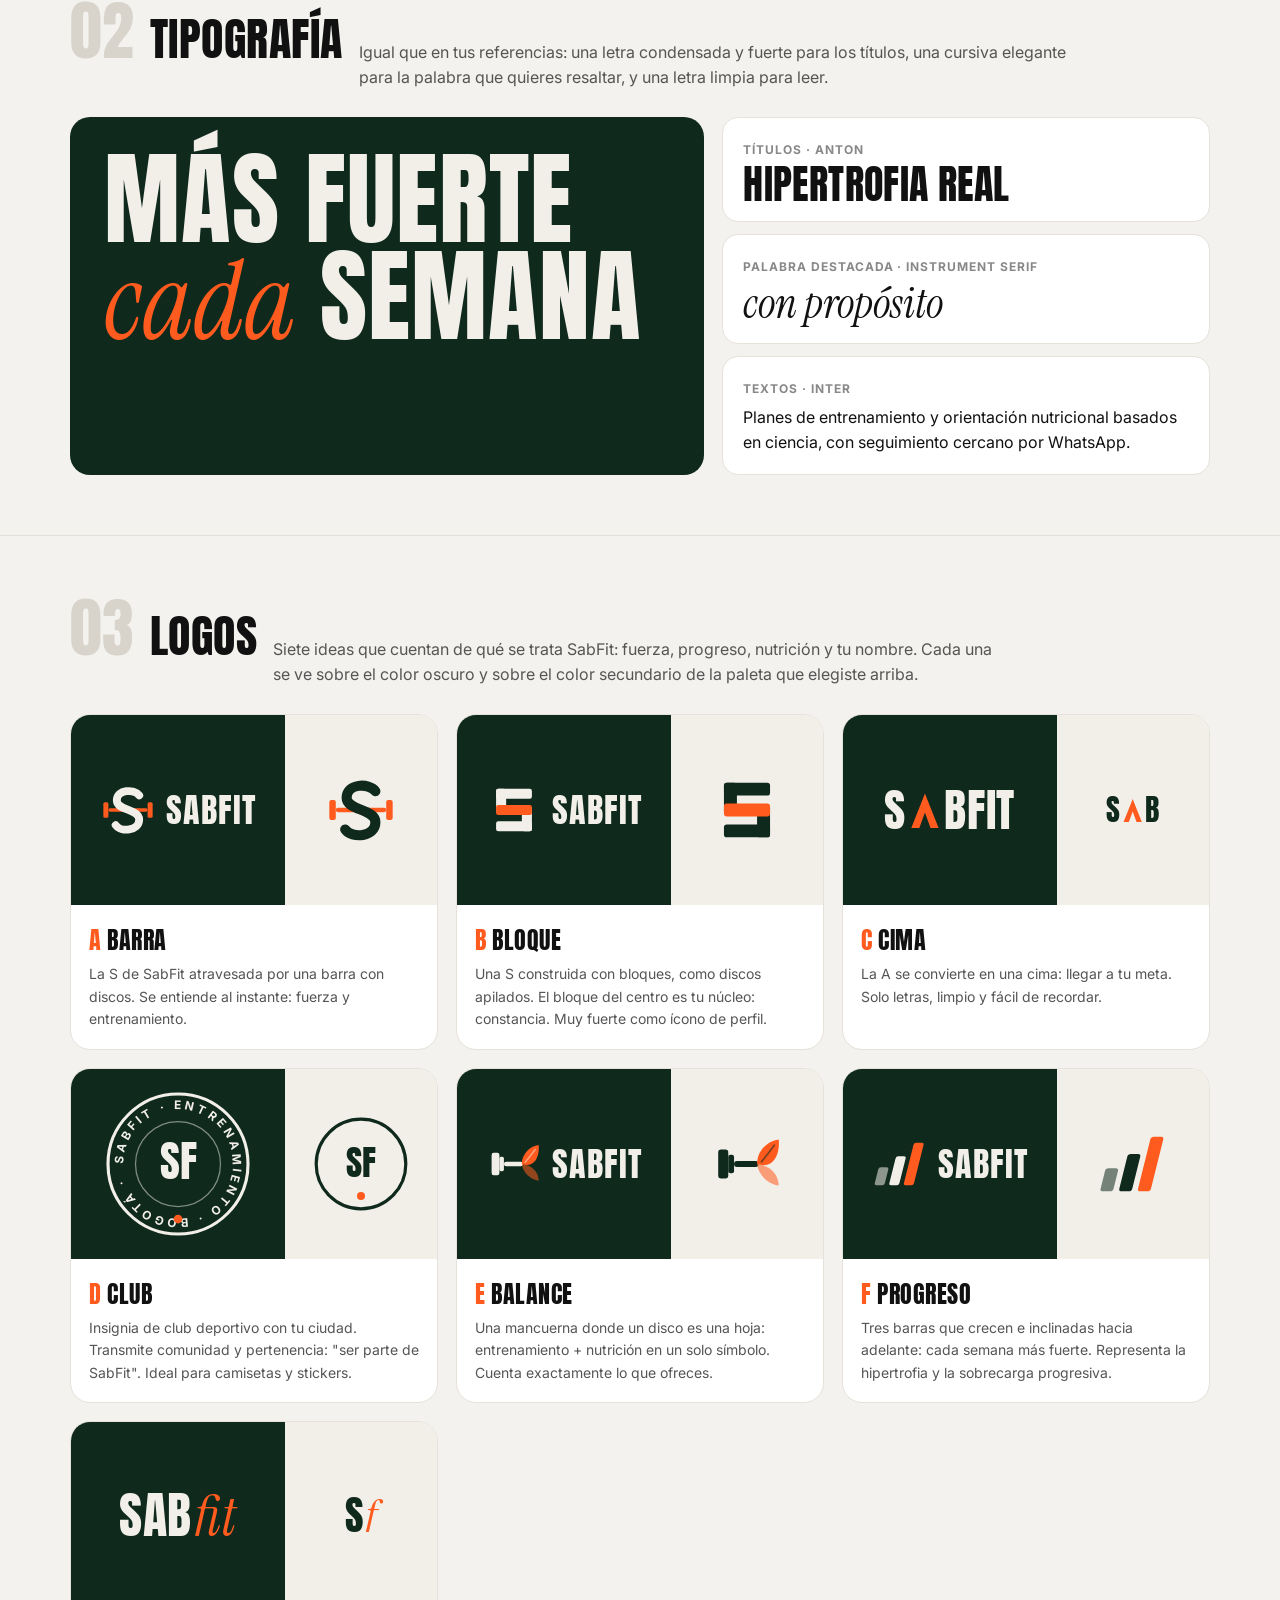
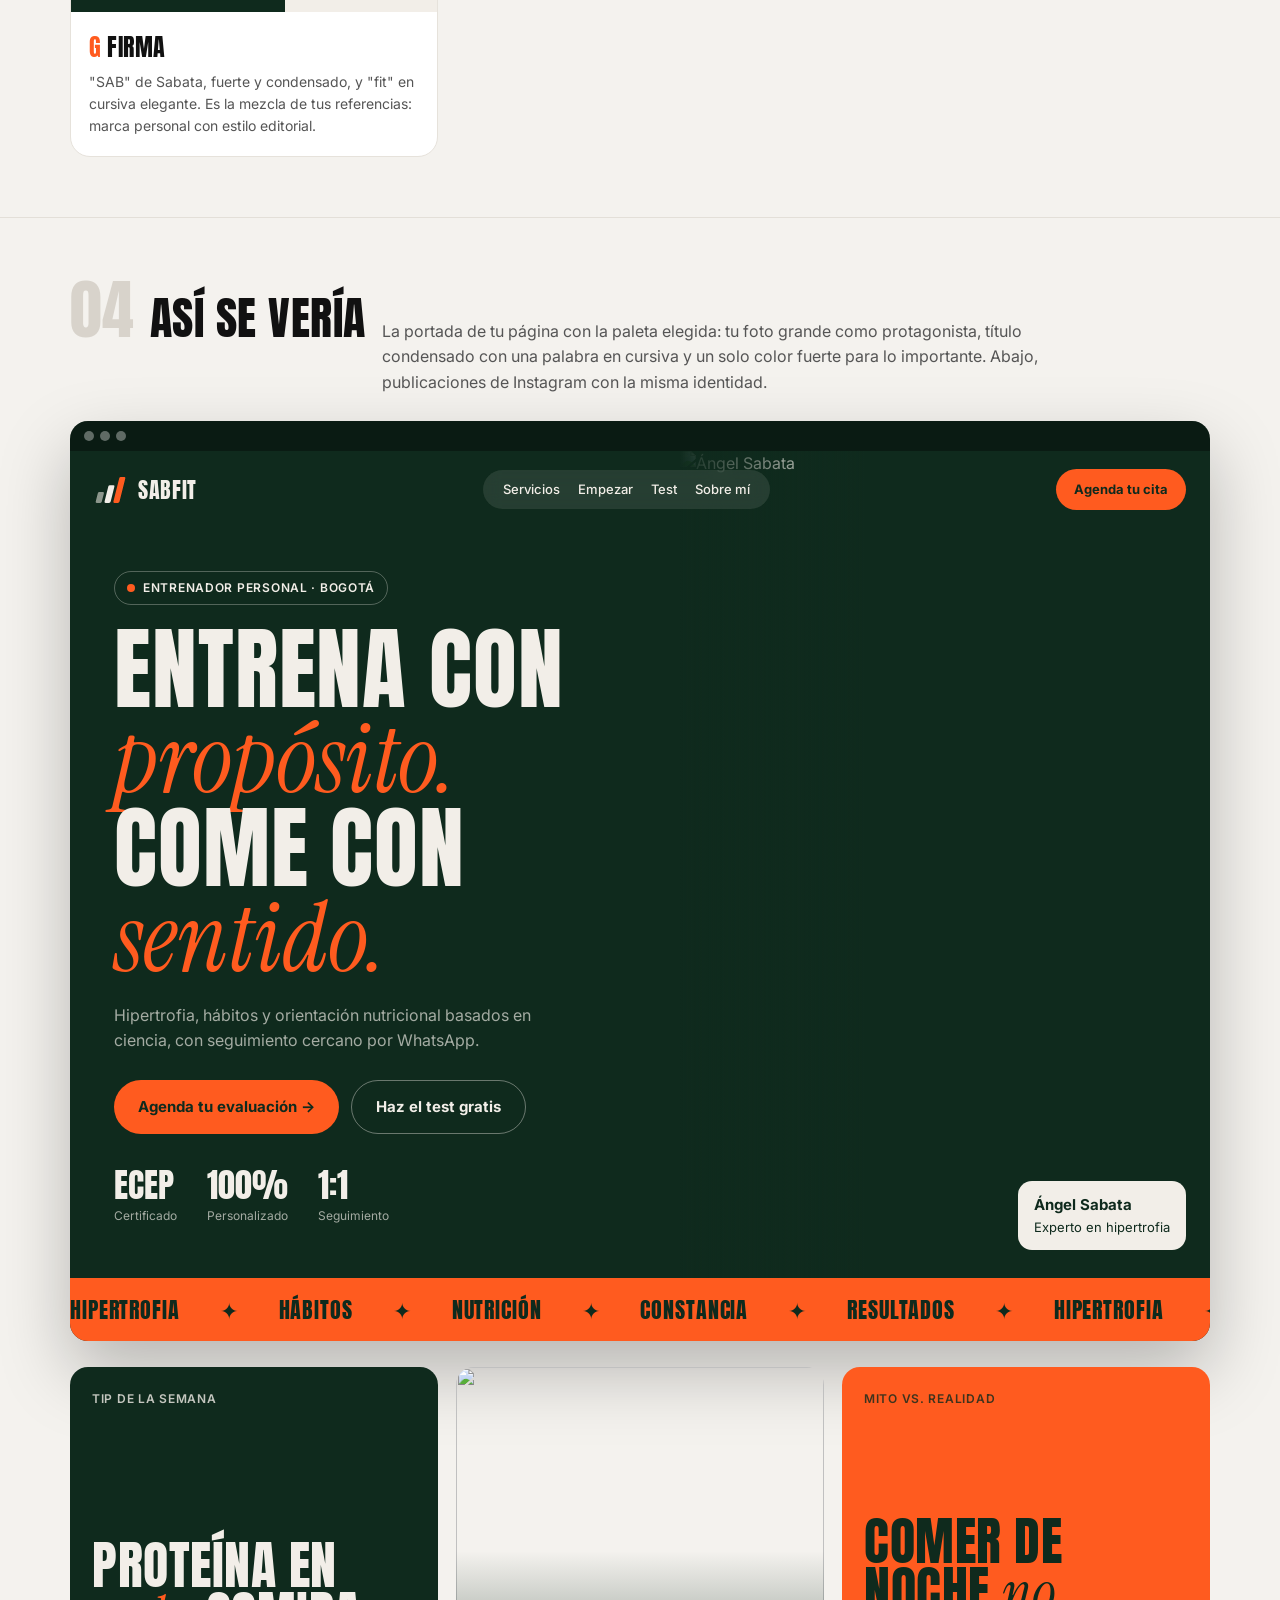
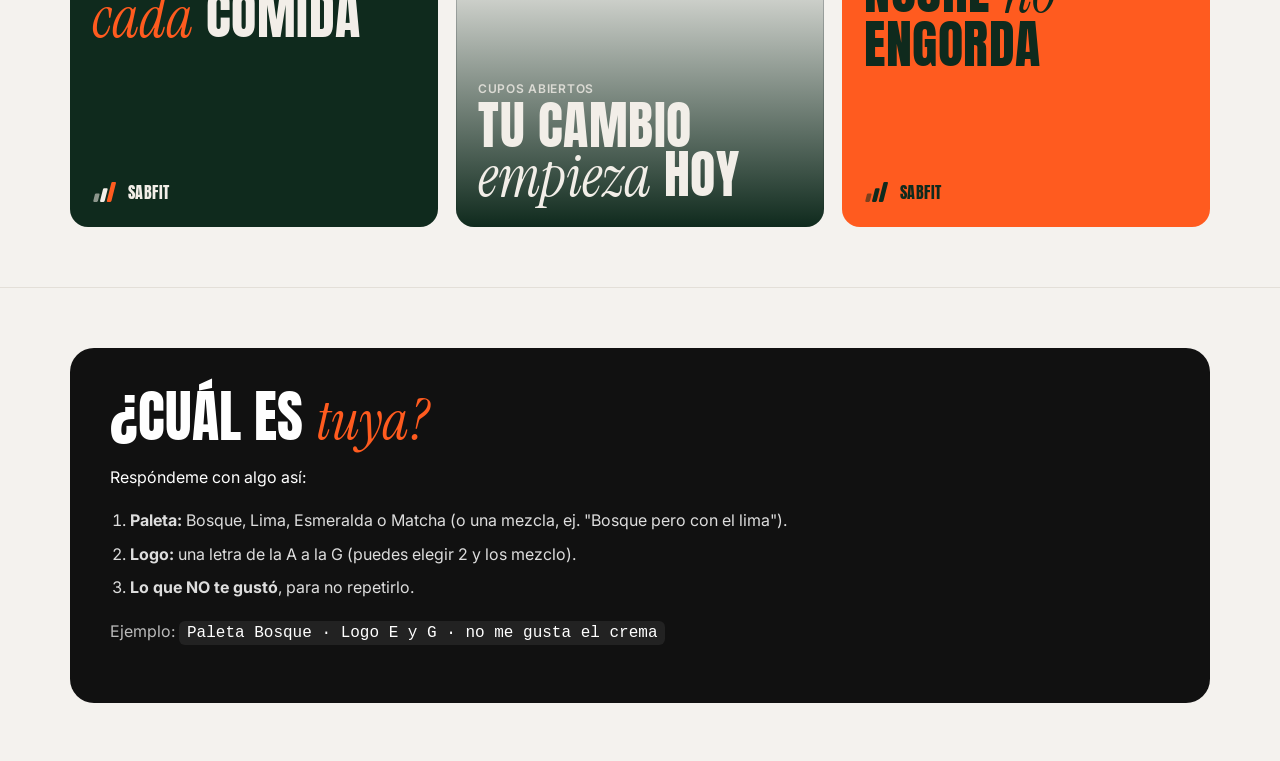
==== commit 324fd46e: "Tablero de marca: paletas con verde como protagonista (Bosque, Lima, Esmeralda, Matcha) Co-Authored-" ====
--- a/design/marca.html
+++ b/design/marca.html
@@ -9,22 +9,21 @@
 <link href="https://fonts.googleapis.com/css2?family=Anton&family=Instrument+Serif:ital@0;1&family=Inter:wght@400;500;600;700&display=swap" rel="stylesheet">
 <style>
 /* Cada paleta = 2 colores tranquilos (bg, mid) + 1 color fuerte (loud) */
-:root, [data-pal="blaze"] {
+:root, [data-pal="bosque"] {
+  --bg: #0f2a1d; --ink: #f2eee8; --mid: #f2eee8; --mid-ink: #0f2a1d;
+  --loud: #ff5b1f; --on-loud: #0f2a1d; --soft: rgba(242, 238, 232, .66);
+}
+[data-pal="lima"] {
   --bg: #0b0c0c; --ink: #f2eee8; --mid: #f2eee8; --mid-ink: #0b0c0c;
-  --loud: #ff5b1f; --on-loud: #0b0c0c; --soft: rgba(242, 238, 232, .62);
+  --loud: #c2f23d; --on-loud: #0b0c0c; --soft: rgba(242, 238, 232, .62);
 }
-[data-pal="volt"] {
-  --bg: #0e0e10; --ink: #f4f3ff; --mid: #6e3bff; --mid-ink: #ffffff;
-  --loud: #7cf2c4; --on-loud: #0e0e10; --soft: rgba(244, 243, 255, .62);
+[data-pal="esmeralda"] {
+  --bg: #0d0f0e; --ink: #f1f5f2; --mid: #10b981; --mid-ink: #05140d;
+  --loud: #ffb547; --on-loud: #0d0f0e; --soft: rgba(241, 245, 242, .62);
 }
-[data-pal="pulse"] {
-  --bg: #0a0f1c; --ink: #eef3ff; --mid: #2f7bff; --mid-ink: #ffffff;
-  --loud: #ff8a5b; --on-loud: #0a0f1c; --soft: rgba(238, 243, 255, .62);
-}
-[data-pal="sky"] {
-  --bg: #2c9bff; --ink: #ffffff; --mid: #f5f6f2; --mid-ink: #0b1b2b;
-  --loud: #e8432e; --on-loud: #ffffff; --soft: rgba(255, 255, 255, .78);
-  --em: #0b1b2b;
+[data-pal="matcha"] {
+  --bg: #f4f1ea; --ink: #13261b; --mid: #2e5e3e; --mid-ink: #ffffff;
+  --loud: #ff5a36; --on-loud: #ffffff; --soft: rgba(19, 38, 27, .72);
 }
 
 * { box-sizing: border-box; }
@@ -179,7 +178,7 @@
 }
 </style>
 </head>
-<body data-pal="blaze">
+<body data-pal="bosque">
 
 <!-- Íconos de logo (se reutilizan en todo el documento) -->
 <svg width="0" height="0" style="position:absolute" aria-hidden="true">
@@ -219,10 +218,10 @@
       <a href="#paletas">1 Paletas</a><a href="#tipografia">2 Tipografía</a><a href="#logos">3 Logos</a><a href="#aplicacion">4 Así se vería</a><a href="#elegir">5 Elegir</a>
     </nav>
     <div class="pals" role="group" aria-label="Probar paleta">
-      <button type="button" data-set="blaze"><i><b style="background:#0b0c0c"></b><b style="background:#f2eee8"></b><b style="background:#ff5b1f"></b></i>Blaze</button>
-      <button type="button" data-set="volt"><i><b style="background:#0e0e10"></b><b style="background:#6e3bff"></b><b style="background:#7cf2c4"></b></i>Volt</button>
-      <button type="button" data-set="pulse"><i><b style="background:#0a0f1c"></b><b style="background:#2f7bff"></b><b style="background:#ff8a5b"></b></i>Pulse</button>
-      <button type="button" data-set="sky"><i><b style="background:#2c9bff"></b><b style="background:#f5f6f2"></b><b style="background:#e8432e"></b></i>Sky</button>
+      <button type="button" data-set="bosque"><i><b style="background:#0f2a1d"></b><b style="background:#f2eee8"></b><b style="background:#ff5b1f"></b></i>Bosque</button>
+      <button type="button" data-set="lima"><i><b style="background:#0b0c0c"></b><b style="background:#f2eee8"></b><b style="background:#c2f23d"></b></i>Lima</button>
+      <button type="button" data-set="esmeralda"><i><b style="background:#0d0f0e"></b><b style="background:#10b981"></b><b style="background:#ffb547"></b></i>Esmeralda</button>
+      <button type="button" data-set="matcha"><i><b style="background:#f4f1ea"></b><b style="background:#2e5e3e"></b><b style="background:#ff5a36"></b></i>Matcha</button>
     </div>
   </div>
 </header>
@@ -243,23 +242,23 @@
   <section class="block" id="paletas">
     <div class="wrap">
       <div class="block__head"><span class="block__num">01</span><h2>Paletas</h2>
-        <p>Toca una paleta: toda esta página (logos, web e Instagram) cambia de color para que la veas aplicada. Las proporciones importan: el color fuerte se usa poco, solo para lo que debe llamar la atención (botones, una palabra, un detalle).</p></div>
+        <p>Las cuatro tienen el verde de la nutrición como protagonista. Toca una paleta: toda esta página (logos, web e Instagram) cambia de color para que la veas aplicada. Las proporciones importan: el color fuerte se usa poco, solo para lo que debe llamar la atención (botones, una palabra, un detalle).</p></div>
       <div class="palgrid">
-        <button type="button" class="pal" data-set="blaze">
-          <div class="pal__sw"><div style="background:#0b0c0c;color:#f2eee8">Obsidiana<small>#0B0C0C</small></div><div style="background:#f2eee8;color:#0b0c0c">Hueso<small>#F2EEE8</small></div><div style="background:#ff5b1f;color:#0b0c0c">Blaze<small>#FF5B1F</small></div></div>
-          <div class="pal__body"><h3>1 · Blaze</h3><p>Negro profundo + hueso + naranja fuego. Esfuerzo, intensidad, calor del entrenamiento. Elegante y potente a la vez.</p><span class="pal__ref">Basada en tu referencia 4 (Obsidian + Blaze Orange)</span></div>
+        <button type="button" class="pal" data-set="bosque">
+          <div class="pal__sw"><div style="background:#0f2a1d;color:#f2eee8">Verde bosque<small>#0F2A1D</small></div><div style="background:#f2eee8;color:#0f2a1d">Hueso<small>#F2EEE8</small></div><div style="background:#ff5b1f;color:#0f2a1d">Naranja fuego<small>#FF5B1F</small></div></div>
+          <div class="pal__body"><h3>1 · Bosque</h3><p>Verde bosque profundo + hueso + naranja fuego. El verde dice <strong>nutrición y salud</strong>; el naranja dice <strong>energía y entrenamiento</strong>. Las dos mitades de SabFit en una paleta.</p><span class="pal__ref">Mi recomendación</span></div>
         </button>
-        <button type="button" class="pal" data-set="volt">
-          <div class="pal__sw"><div style="background:#0e0e10;color:#f4f3ff">Ónix<small>#0E0E10</small></div><div style="background:#6e3bff;color:#fff">Índigo eléctrico<small>#6E3BFF</small></div><div style="background:#7cf2c4;color:#0e0e10">Menta<small>#7CF2C4</small></div></div>
-          <div class="pal__body"><h3>2 · Volt</h3><p>Negro + índigo eléctrico + menta tropical. Moderna y diferente: casi ningún entrenador usa estos colores, te recuerdan al instante.</p><span class="pal__ref">Basada en tu referencia 2 (Onyx + Indigo + Mint)</span></div>
+        <button type="button" class="pal" data-set="lima">
+          <div class="pal__sw"><div style="background:#0b0c0c;color:#f2eee8">Obsidiana<small>#0B0C0C</small></div><div style="background:#f2eee8;color:#0b0c0c">Hueso<small>#F2EEE8</small></div><div style="background:#c2f23d;color:#0b0c0c">Verde lima<small>#C2F23D</small></div></div>
+          <div class="pal__body"><h3>2 · Lima</h3><p>Negro + hueso + verde lima eléctrico. El verde como color fuerte: fresco, vital y con mucha fuerza en Instagram.</p><span class="pal__ref">Estilo de tu referencia 4, con verde</span></div>
         </button>
-        <button type="button" class="pal" data-set="pulse">
-          <div class="pal__sw"><div style="background:#0a0f1c;color:#eef3ff">Medianoche<small>#0A0F1C</small></div><div style="background:#2f7bff;color:#fff">Azul eléctrico<small>#2F7BFF</small></div><div style="background:#ff8a5b;color:#0a0f1c">Melón<small>#FF8A5B</small></div></div>
-          <div class="pal__body"><h3>3 · Pulse</h3><p>Azul medianoche + azul eléctrico + naranja melón. Ciencia y energía: ideal si quieres resaltar la parte de nutrición y datos.</p><span class="pal__ref">Basada en tu referencia 3 (Midnight + Blue + Cantaloupe)</span></div>
+        <button type="button" class="pal" data-set="esmeralda">
+          <div class="pal__sw"><div style="background:#0d0f0e;color:#f1f5f2">Ónix<small>#0D0F0E</small></div><div style="background:#10b981;color:#05140d">Esmeralda<small>#10B981</small></div><div style="background:#ffb547;color:#0d0f0e">Mango<small>#FFB547</small></div></div>
+          <div class="pal__body"><h3>3 · Esmeralda</h3><p>Negro + verde esmeralda + mango. Verde vivo de alimento fresco, con un toque de fruta. Moderna y llamativa.</p><span class="pal__ref">Estilo de tu referencia 2, con verde</span></div>
         </button>
-        <button type="button" class="pal" data-set="sky">
-          <div class="pal__sw"><div style="background:#2c9bff;color:#fff">Cielo<small>#2C9BFF</small></div><div style="background:#f5f6f2;color:#0b1b2b">Nube<small>#F5F6F2</small></div><div style="background:#e8432e;color:#fff">Ámbar rojo<small>#E8432E</small></div></div>
-          <div class="pal__body"><h3>4 · Sky</h3><p>Azul cielo + blanco nube + rojo ámbar. Luminosa, fresca y cercana. La única clara de las cuatro.</p><span class="pal__ref">Basada en tu referencia 1 (Sky Blue + White + Amber Red)</span></div>
+        <button type="button" class="pal" data-set="matcha">
+          <div class="pal__sw"><div style="background:#f4f1ea;color:#13261b">Crema<small>#F4F1EA</small></div><div style="background:#2e5e3e;color:#ffffff">Verde matcha<small>#2E5E3E</small></div><div style="background:#ff5a36;color:#ffffff">Tomate<small>#FF5A36</small></div></div>
+          <div class="pal__body"><h3>4 · Matcha</h3><p>Crema + verde matcha + rojo tomate. La única clara: natural, cálida y cercana, como una cocina saludable.</p><span class="pal__ref">Estilo de tu referencia 1, con verde</span></div>
         </button>
       </div>
     </div>
@@ -403,11 +402,11 @@
         <h2>¿Cuál es <span class="serif">tuya?</span></h2>
         <p>Respóndeme con algo así:</p>
         <ol>
-          <li><strong>Paleta:</strong> Blaze, Volt, Pulse o Sky (o "Blaze pero con el azul de Pulse").</li>
+          <li><strong>Paleta:</strong> Bosque, Lima, Esmeralda o Matcha (o una mezcla, ej. "Bosque pero con el lima").</li>
           <li><strong>Logo:</strong> una letra de la A a la G (puedes elegir 2 y los mezclo).</li>
           <li><strong>Lo que NO te gustó</strong>, para no repetirlo.</li>
         </ol>
-        <p style="margin-top:18px;color:#bbb">Ejemplo: <code>Paleta Blaze · Logo F y G · no me gusta el azul</code></p>
+        <p style="margin-top:18px;color:#bbb">Ejemplo: <code>Paleta Bosque · Logo E y G · no me gusta el crema</code></p>
       </div>
     </div>
   </section>
@@ -421,7 +420,7 @@
       btns.forEach(function (b) { b.setAttribute("aria-pressed", String(b.dataset.set === p)); });
     }
     btns.forEach(function (b) { b.addEventListener("click", function () { apply(b.dataset.set); }); });
-    apply(new URLSearchParams(location.search).get("paleta") || "blaze");
+    apply(new URLSearchParams(location.search).get("paleta") || "bosque");
   })();
 </script>
 </body>
